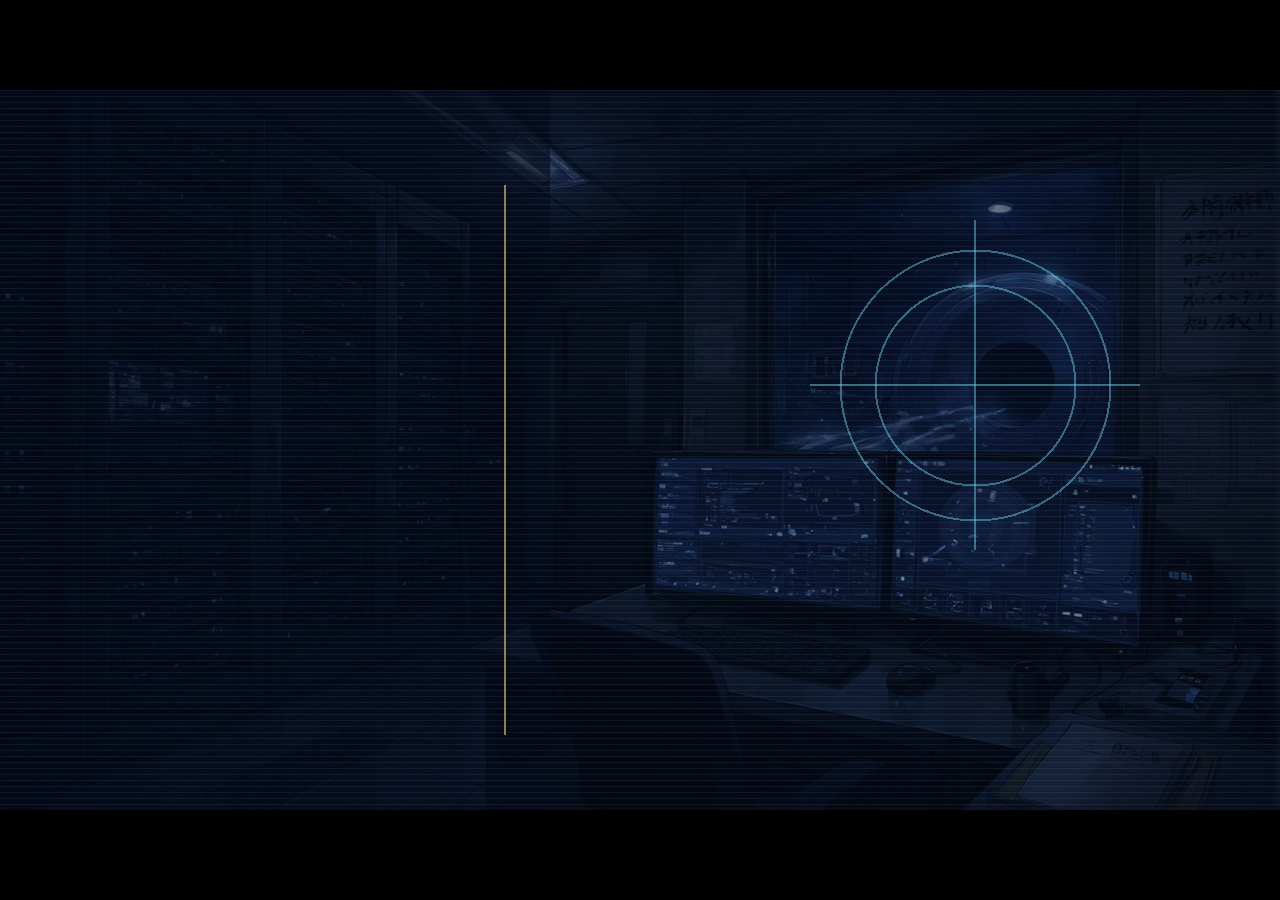
==== index.html @ 537dd83d "Initial temporary HTML build" ====
<!DOCTYPE html>
<html>
    <head>
        <title>Loading TyranoScript</title>

        <meta http-equiv="Content-Type" content="text/html; charset=utf-8" />
        <meta name="viewport" content="width=device-width,initial-scale=1,user-scalable=no" />
        <meta name="robots" content="noindex,nofollow" />

        <link href="./tyrano/tyrano.css" rel="stylesheet" />
        <link href="./tyrano/libs/jquery-ui/jquery-ui.css" rel="stylesheet" />

        <!-- jQuery -->
        <script src="./tyrano/libs/jquery-3.6.0.min.js"></script>
        <script>
            try {
                window.jQuery = window.$ = require("./tyrano/libs/jquery-3.6.0.min.js");
            } catch (e) {}
            
            try{
                
                if(window.studio_api){
                    //Win Macなど パッケージング時 
                    window.studio_api = window.studio_api;
                    window.process = window.studio_api.ipcRenderer.sendSync("getProcess");
                }else if (window.opener.window.studio_api) {
                    //プレビューのとき
                    window.studio_api = window.opener.window.studio_api;
                    window.process = window.opener.window.studio_api.ipcRenderer.sendSync("getProcess");
                }
                
            }catch(e){
            
            }

        </script>

        <!-- jQuery Plugins -->
        <script src="./tyrano/libs/jquery-migrate-1.4.1.js"></script>
        <script src="./tyrano/libs/jquery-ui/jquery-ui.min.js"></script>
        <script src="./tyrano/libs/jquery.a3d.js"></script>
        <script src="./tyrano/libs/jsrender.min.js"></script>

        <!-- 廃止予定 alertify.js -->
        <link href="./tyrano/libs/alertify/alertify.core.css" rel="stylesheet" />
        <link href="./tyrano/libs/alertify/alertify.default.css" rel="stylesheet" />
        <script src="./tyrano/libs/alertify/alertify.min.js"></script>

        <!-- remodal -->
        <link href="./tyrano/libs/remodal/remodal.css" rel="stylesheet" />
        <link href="./tyrano/libs/remodal/remodal-default-theme.css" rel="stylesheet" />
        <script src="./tyrano/libs/remodal/remodal.js"></script>

        <!-- html2canvas -->
        <script src="./tyrano/libs/html2canvas.js"></script>

        <!-- KeyConfig.js -->
        <script src="./data/system/KeyConfig.js"></script>

        <!-- tyrano -->
        <script src="./tyrano/lang.js"></script>
        <script src="./tyrano/libs.js"></script>
        <script src="./tyrano/tyrano.js"></script>
        <script src="./tyrano/tyrano.base.js"></script>
        <script src="./tyrano/plugins/kag/kag.js"></script>
        <script src="./tyrano/plugins/kag/kag.event.js"></script>
        <script src="./tyrano/plugins/kag/kag.key_mouse.js"></script>
        <script src="./tyrano/plugins/kag/kag.layer.js"></script>
        <script src="./tyrano/plugins/kag/kag.menu.js"></script>
        <script src="./tyrano/plugins/kag/kag.parser.js"></script>
        <script src="./tyrano/plugins/kag/kag.rider.js"></script>
        <script src="./tyrano/plugins/kag/kag.studio_v6.js"></script>
        <script src="./tyrano/plugins/kag/kag.tag_audio.js"></script>
        <script src="./tyrano/plugins/kag/kag.tag_camera.js"></script>
        <script src="./tyrano/plugins/kag/kag.tag_ext.js"></script>
        <script src="./tyrano/plugins/kag/kag.tag_system.js"></script>
        <script src="./tyrano/plugins/kag/kag.tag_vchat.js"></script>
        <script src="./tyrano/plugins/kag/kag.tag_ar.js"></script>
        <script src="./tyrano/plugins/kag/kag.tag_three.js"></script>
        <script src="./tyrano/plugins/kag/kag.tag.js"></script>

        <!-- Others -->
        <link href="./tyrano/libs/textillate/assets/animate.css" rel="stylesheet" />
        <script src="./tyrano/libs/textillate/assets/jquery.lettering.js"></script>
        <script src="./tyrano/libs/textillate/jquery.textillate.js"></script>
        <script src="./tyrano/libs/jquery.touchSwipe.min.js"></script>
        <script src="./tyrano/libs/howler.js"></script>
        <script src="./tyrano/libs/jsQR.js"></script>
        <script src="./tyrano/libs/anime.min.js"></script>
        <script src="./tyrano/libs/lz-string.min.js"></script>
        
    </head>

    <body onselectstart="return false" onContextmenu="return false" ontouchmove="event.preventDefault()">
        <div id="tyrano_base" class="tyrano_base" style="overflow: hidden" unselectable="on" ondragstart="return false"></div>
        <div id="vchat_base" class="vchat_base" style="overflow: hidden" unselectable="on" ondragstart="return false"></div>

        <!--  First シナリオファイルに外部ファイルを利用したい場合は、こちらにシナリオファイルのURLを指定できます-->
        <!--
        <input type="hidden" id="first_scenario_file" value="http://test.com/tyrano/data/scenario/first.ks">
        -->

        <!-- コンフィグ調整をindex.htmlでもできる -->
        <!--
        <input type="hidden" tyrano="config" key="vchat" value="true" />
        <input type="hidden" tyrano="config" key="vchatMenuVisible" value="true" />
        -->

        <!-- モーダル用 -->
        <div class="remodal-bg"></div>
        <div
            class="remodal"
            data-remodal-id="modal"
            data-remodal-options="hashTracking:false,closeOnEscape:false,closeOnOutsideClick:false"
        >
            <h1 class="remodal_title"></h1>
            <p class="remodal_txt"></p>
            <br />
            <button data-remodal-action="cancel" id="remodal-cancel" class="remodal-cancel">Cancel</button>
            <button data-remodal-action="confirm" id="remodal-confirm" class="remodal-confirm">OK</button>
        </div>
        
        
        
        
    </body>
</html>
---- tyrano/tyrano.css ----
@import url("./css/reset.css");
@import url("./css/font.css");
@import url("./css/animate.css");
@import url("./css/glink.css");

/* レイヤ
--------------------------------------*/

html {
    touch-action: none;
    user-select: none;
}

body {
    background-color: black;
    -webkit-tap-highlight-color: transparent;
    overflow: hidden;
    touch-action: manipulation;
}

.tyrano_base {
    -moz-user-select: none;
    -webkit-user-select: none;
    -khtml-user-select: none;
    user-select: none;

    -webkit-text-size-adjust: none;

    /*Mac safari でtyrano_base の overfllow:hiddenが効かない対策*/
    -webkit-transform: translateZ(0);
    -webkit-mask-image: -webkit-radial-gradient(circle, white 100%, black 100%);

    top: 0;
    left: 0;
    right: 0;
    bottom: 0;
    margin: auto;
}

.layer {
    background-size: 100% 100%;
}

/* イベントレイヤ(ここをクリックしてゲームを進める) */
.layer_event_click {
    -webkit-tap-highlight-color: rgba(0, 0, 0, 0);
    background-color: rgba(0, 0, 0, 0);
}

/* 画面パーツ
--------------------------------------*/

/* メニューを開くボタン */
.button_menu {
    position: absolute;
    z-index: 99999;
    top: 20px;
    cursor: pointer;
}

/* クリック待ちグリフ */
.img_next {
    padding-left: 3px;
}

.chara_part_container {
    /* スタックコンテキストを生成 */
    transform: translateZ(0);
}

.plus_lighter_container img {
    mix-blend-mode: plus-lighter;
}

.tyrano_chara .chara_img {
    position: absolute;
}

/* [edit]タグで出す<input>要素 */
/*
.text_box {
}
*/

/*ダイアログボックス*/
#alertify {
    z-index: 9999999;
}

/* 汎用クラス
--------------------------------------*/

/* 左右反転 */
.reflect {
    -webkit-transform: scaleX(-1);
    -moz-transform: scaleX(-1);
    -ms-transform: scaleX(-1);
    -o-transform: scaleX(-1);
    transform: scaleX(-1);
    filter: FlipH;
}

/* 透明化 */
.hidden {
    visibility: hidden !important;
    opacity: 0 !important;
}

/* 新しいスタックコンテキストを作成 */
.z-0 {
    -webkit-transform: translateZ(0);
    transform: translateZ(0);
}

/* [filter] で付与, [free_filter] で除去 */
/*
.tyrano_filter_effect {
    -webkit-transform: translateZ(0);
    transform: translateZ(0);
}
*/

/* 縦書き
--------------------------------------*/

.vertical_text {
    font-family: "@ＭＳ 明朝";
    writing-mode: tb-rl;
    writing-mode: vertical-rl;
    -webkit-writing-mode: vertical-rl;
    float: right;
    height: 100%;
}

/* メニュー
--------------------------------------*/

.layer_menu {
    display: none;
    font-size: 1.3em;
    font-weight: bold;
    position: absolute;
    width: 100%;
    height: 100%;
}

.menu_item {
    position: relative;
    margin-top: 2%;
    text-align: center;
}

.menu_item img {
    cursor: pointer;
}

/* スクロールボタン */
.button_smart {
    cursor: pointer;
    position: absolute;
}

/* ラベル */
.img_label {
    position: absolute;
    left: 0px;
    top: 0px;
}

/* 背景 */
.img_bg_base {
    z-index: -1;
    left: 0;
    top: 0;
    width: 100%;
    height: 100%;
    position: absolute;
}

/* バックログ画面
--------------------------------------*/

.log_body {
    width: 1000px;
    height: 450px;
    margin: 50px 0 0 0;
    padding: 20px;
    border: 1px solid #798993;
    border-radius: 0;
    color: #798993;
    background: rgba(251, 250, 249, 0.5);
    font-weight: normal;
    text-align: left;
    line-height: 1.6em;
    overflow-y: scroll;
    -webkit-overflow-scrolling: touch;
    -webkit-transform: translateZ(0);
    transform: translateZ(0);
}

/* スクロールバー */
.log_body::-webkit-scrollbar {
    width: 12px;
}

.log_body::-webkit-scrollbar-thumb {
    border-radius: 0;
    background: #0f60ea;
}

.log_body::-webkit-scrollbar-track {
    background: none;
}

.display_menu .button:first-child {
    margin-top: 0;
}

.display_menu {
    overflow: visible;
    padding: 0;
    z-index: 10000;
    width: 100%;
    height: 100%;
    position: absolute;
    display: block;
}

/* セーブ・ロード画面
--------------------------------------*/

/* セーブデータリスト全体 */
.area_save_list {
    display: block;
    width: 1100px;
    height: 520px;
    margin: 30px 0 0 0;
    overflow-y: scroll;
    -webkit-overflow-scrolling: touch;
    -webkit-transform: translateZ(0);
    transform: translateZ(0);
}

/* スクロールバー */
.area_save_list::-webkit-scrollbar {
    width: 12px;
}

.area_save_list::-webkit-scrollbar-thumb {
    border-radius: 0;
    background: #0f60ea;
}

.area_save_list::-webkit-scrollbar-track {
    border-radius: 0;
    background: rgba(255, 255, 255, 0.5);
}

/* セーブデータリスト全体 */
.save_list {
    display: table;
    table-layout: fixed;
    width: 1010px;
    height: 120px;
    margin: 0;
    padding: 0;
    font-size: 18px;
    font-weight: normal;
    border: none;
    border-collapse: separate;
    border-spacing: 0 10px;
    box-sizing: border-box;
}

/* セーブデータ */
.save_list_item {
    display: table-row;
    width: 1000px;
    height: 120px;
    margin: 0;
    padding: 0;
    border: none;
    cursor: pointer;
}

.save_list_item:hover {
    background-color: rgba(153, 219, 255, 0.5);
}

/* セーブデータのサムネイル */
.save_list_item_thumb {
    display: table-cell;
    width: 190px;
    height: 120px;
    margin: 0;
    padding: 0;
    background-color: rgba(255, 255, 255, 0.3);
    background-image: url("images/system/saveslot.png");
    background-repeat: repeat-y;
    background-position: left top;
    box-sizing: border-box;
}

/* セーブデータのサムネイル画像 */
.save_list_item_thumb img {
    width: 160px;
    height: 90px;
    margin: 15px 3px 0 0;
    padding: 0;
    border-radius: 0;
}

/* セーブデータのテキスト */
.save_list_item_area {
    display: table-cell;
    width: 810px;
    height: 120px;
    padding: 15px 10px 0 0;
    border: none;
    border-radius: 0;
    background-color: rgba(255, 255, 255, 0.3);
    background-image: url("images/system/saveslot.png");
    background-repeat: repeat-y;
    background-position: right top;
    text-align: left;
    vertical-align: top;
    box-sizing: border-box;
}

/* セーブデータの日付 */
.save_list_item_date {
    display: block;
    margin: 0;
    padding: 0 0 0 20px;
    line-height: 1;
    color: #02abe6;
    font-weight: bold;
    box-sizing: border-box;
}

/* セーブデータのテキスト */
.save_list_item_text {
    display: block;
    height: 70px;
    margin: 0;
    padding: 5px 0 0 20px;
    line-height: 1.3;
    color: #666;
    overflow: hidden;
    box-sizing: border-box;
}

/* VChat
--------------------------------------*/

/* 全体のスタイル */
.vchat {
    margin-top: 25px;
}

/* 名前欄 */
.vchat-name {
    margin-top: 20px;
    font-family: Quicksand, 游ゴシック体, "Yu Gothic", YuGothic, "ヒラギノ角ゴシック Pro", "Hiragino Kaku Gothic Pro", メイリオ, Meiryo,
        Osaka, "ＭＳ Ｐゴシック", "MS PGothic", sans-serif;
}

/* 吹き出し */
.vchat_base {
    width: 100%;
    height: 100px;
    background-color: red;
    position: relative;
    display: none;
    overflow: scroll;
}

/* 吹き出しテキスト */
.vchat-text {
    -webkit-text-size-adjust: none;
    position: relative;
    margin-left: 10px;
    padding: 10px;
    border-radius: 10px;
    margin-right: 12%;
    box-shadow: 0px 3px 3px -3px rgba(0, 0, 0, 0.6);
    -webkit-box-shadow: 0px 3px 3px -3px rgba(0, 0, 0, 0.6);
    -moz-box-shadow: 0px 3px 3px -3px rgba(0, 0, 0, 0.6);
    font-size: "xx-large";

    word-break: keep-all;
    line-break: strict;
    word-wrap: break-word;
    overflow-wrap: break-word;
    -webkit-touch-callout: none;
    -webkit-user-select: none;
    user-select: none;
    font-family: Quicksand, 游ゴシック体, "Yu Gothic", YuGothic, "ヒラギノ角ゴシック Pro", "Hiragino Kaku Gothic Pro", メイリオ, Meiryo,
        Osaka, "ＭＳ Ｐゴシック", "MS PGothic", sans-serif;
    /*float: left;*/
}

.ribbon20-wrapper {
    display: block;
    position: relative;
    margin: 0 auto;
    padding: 20px 0;
    width: 300px;
    background: #f1f1f1;
}

.ribbon20 {
    display: inline-block;
    position: absolute;
    left: 0;
    top: 5px;
    box-sizing: border-box;
    padding: 0 12px;
    margin: 0;
    height: 24px;
    line-height: 24px;
    font-size: 14px;
    letter-spacing: 0.1em;
    color: white;
    background: #70c7ff;
    box-shadow: 0 2px 2px rgba(0, 0, 0, 0.12);
}

.ribbon20:before {
    position: absolute;
    content: "";
    top: 0;
    left: -7px;
    border: none;
    height: 24px;
    width: 7px;
    background: inherit;
    border-radius: 5px 0 0 5px;
}

/* 回り込み解除 */
.vchat:after,
.vchat:before {
    clear: both;
    content: "";
    display: block;
}

/* カギカッコフロート
--------------------------------------*/

.message_inner > p > span {
    position: relative;
}

/* text-stroke による縁取り
--------------------------------------*/

/* ★縁取りテキスト1文字を構成する要素ツリー
/* span.char.text-stroke
/*   span.dummy あ  … ダミー。透明。absolute。レンダリング領域を広げる役割。
/*   span.stroke あ … 縁取り。absolute。複数個でありうる。
/*   span.text あ   … テキスト本体。absolute。
/*   span.dummy あ  … ダミー。透明。relative。縁取りとテキスト本体が absolute なせいで widht, height を構成しないので
/*                    かわりにこれで width, height を構成する。*/
p .char.text-stroke {
    opacity: 1;
    display: inline-block;
    position: relative;
    z-index: auto;
    /* z-index に auto でも 0 でもない値がセットされている場合は
    /* 新しいスタックコンテキストが作成されるため、重なり順の違いが出る仕様がある
    /* ここに z-index: 10; を指定すると縁取り部分がひとつ前の文字にかぶさるようになる
    /* http://honttoni.blog74.fc2.com/blog-entry-340.html */
    /*
    z-index: 10;
    /**/
}

p .char.text-stroke.visible .entity {
    opacity: 1;
}

p .char.text-stroke span {
    margin: 0;
    padding: 0;
    position: absolute;
    display: inline-block;
    opacity: 0;
}

p .char.text-stroke .stroke {
    z-index: 100;
    transform: translateZ(0);
}

p .char.text-stroke .fill {
    z-index: 1000;
    transform: translateZ(0);
    height: 100%;
}

/* text-shadow による個別縁取り
--------------------------------------*/

/* ★縁取りテキスト1文字を構成する要素ツリー
/* span.char.text-shadow
/*   span.stroke あ … 縁取り。absolute。複数個でありうる。
/*   span.text あ   … テキスト本体。absolute。
/*   span.dummy あ  … ダミー。透明。relative。縁取りとテキスト本体が absolute なせいで widht, height を構成しないので
/*                    かわりにこれで width, height を構成する。*/
p .char.text-shadow {
    opacity: 1;
    display: inline-block;
    position: relative;
    z-index: auto;
}

p .char.text-shadow.visible .entity {
    opacity: 1;
}

p .char.text-shadow span {
    margin: 0;
    padding: 0;
    position: absolute;
    display: inline-block;
    opacity: 0;
}

p .char.text-shadow .stroke {
    z-index: auto;
    transform: translateZ(0);
}

p .char.text-shadow .fill {
    z-index: 1000;
    transform: translateZ(0);
    height: 100%;
}

/* クリック待ちグリフのカスタマイズ
--------------------------------------*/

div.img_next {
    padding: 0;
    margin-left: 3px;
    display: inline-block;
    vertical-align: baseline;
}

/*------ 図形 ------*/

/* 三角 */
.img_next_v_triangle {
    width: 20px;
    height: 20px;
    display: inline-block;
    background: white;
    clip-path: polygon(0 20%, 100% 20%, 50% 100%);
}
.img_next_triangle {
    width: 20px;
    height: 20px;
    display: inline-block;
    background: white;
    clip-path: polygon(50% 20%, 100% 100%, 0% 100%);
}

/* 丸 */
.img_next_circle {
    width: 15px;
    height: 15px;
    border-radius: 50%;
    display: inline-block;
    background: white;
    background: rgb(206, 231, 245);
}

/* 四角 */
.img_next_rectangle {
    width: 20px;
    height: 20px;
    display: inline-block;
    background: white;
}

/* ひし型 */
.img_next_diamond {
    width: 20px;
    height: 20px;
    display: inline-block;
    background: white;
    clip-path: polygon(50% 0%, 100% 50%, 50% 100%, 0% 50%);
}

/* 星 */
.img_next_star {
    width: 20px;
    height: 20px;
    display: inline-block;
    background: white;
    clip-path: polygon(50% 5%, 61% 40%, 98% 40%, 68% 62%, 79% 96%, 50% 75%, 21% 96%, 32% 62%, 2% 40%, 39% 40%);
}

/*------ アニメーション設定 ------*/

/* 瞬間的な点滅 */
.img_next_flash_momentary {
    animation-name: img_next_flash_momentary;
    animation-delay: 1000ms;
    animation-duration: 1800ms;
    animation-iteration-count: infinite;
    animation-timing-function: steps(1);
    opacity: 0;
}

@keyframes img_next_flash_momentary {
    from {
        opacity: 1;
    }
    50% {
        opacity: 0;
    }
}

/* 滑らかな点滅 */
.img_next_flash {
    animation-name: img_next_flash;
    animation-duration: 1800ms;
    animation-iteration-count: infinite;
    animation-timing-function: linear;
    opacity: 0;
}

@keyframes img_next_flash {
    from {
        opacity: 0;
    }
    50% {
        opacity: 1;
    }
    to {
        opacity: 0;
    }
}

/* 回転 */
.img_next_rotate_bounce {
    animation-name: img_next_rotate_bounce;
    animation-duration: 3200ms;
    animation-iteration-count: infinite;
    animation-timing-function: linear;
}

@keyframes img_next_rotate_bounce {
    from {
        transform: translateY(0px) rotateZ(0deg) scale(1);
    }
    12.5% {
        transform: translateY(-4px) rotateZ(45deg) scale(0.8);
    }
    25% {
        transform: translateY(0px) rotateZ(90deg) scale(1);
    }
    37.5% {
        transform: translateY(-4px) rotateZ(135deg) scale(0.8);
    }
    50% {
        transform: translateY(0px) rotateZ(180deg) scale(1);
    }
    62.5% {
        transform: translateY(-4px) rotateZ(225deg) scale(0.8);
    }
    75% {
        transform: translateY(0px) rotateZ(270deg) scale(1);
    }
    87.5% {
        transform: translateY(-4px) rotateZ(315deg) scale(0.8);
    }
    to {
        transform: translateY(0px) rotateZ(360deg) scale(1);
    }
}

/* Y軸を中心にスピン */
.img_next_spin_y {
    animation-name: img_next_spin_y;
    animation-duration: 3200ms;
    animation-iteration-count: infinite;
    animation-timing-function: linear;
}

@keyframes img_next_spin_y {
    from {
        transform: rotateY(0deg);
    }
    50% {
        transform: rotateY(180deg);
    }
    to {
        transform: rotateY(360deg);
    }
}

/* Y軸を中心にスピン */
.img_next_spin_x {
    animation-name: img_next_spin_x;
    animation-duration: 3200ms;
    animation-iteration-count: infinite;
    animation-timing-function: linear;
}

@keyframes img_next_spin_x {
    from {
        transform: rotateX(0deg);
    }
    50% {
        transform: rotateX(180deg);
    }
    to {
        transform: rotateX(360deg);
    }
}

/* Z軸を中心にスピン */
.img_next_spin_z {
    animation-name: img_next_spin_z;
    animation-duration: 3200ms;
    animation-iteration-count: infinite;
    animation-timing-function: linear;
}

@keyframes img_next_spin_z {
    from {
        transform: rotateZ(0deg);
    }
    50% {
        transform: rotateZ(180deg);
    }
    to {
        transform: rotateZ(360deg);
    }
}

/* シンプルなバウンド */
.img_next_bounce {
    animation-name: img_next_bounce;
    animation-duration: 500ms;
    animation-iteration-count: infinite;
    animation-timing-function: cubic-bezier(0, 0, 0.4, 1);
    animation-direction: alternate;
}

@keyframes img_next_bounce {
    from {
        transform: translateY(0px);
    }
    100% {
        transform: translateY(-12px);
    }
}

/* たわむバウンド */
.img_next_soft_bounce {
    animation-name: img_next_soft_bounce;
    animation-duration: 500ms;
    animation-iteration-count: infinite;
    animation-timing-function: cubic-bezier(0, 0, 0.4, 1);
    animation-direction: alternate;
}

@keyframes img_next_soft_bounce {
    from {
        transform: translateY(0px) scaleY(0.8) scaleX(1.2);
    }
    25% {
        transform: translateY(-2px) scaleY(1) scaleX(1);
    }
    100% {
        transform: translateY(-12px);
    }
}

/* 拡縮 */
.img_next_zoom {
    animation-name: img_next_zoom;
    animation-duration: 500ms;
    animation-iteration-count: infinite;
    animation-timing-function: linear;
    animation-direction: alternate;
}

@keyframes img_next_zoom {
    from {
        transform: scale(1);
    }
    100% {
        transform: scale(1.2);
    }
}

/* クリックエフェクト
--------------------------------------*/

.tyrano_click_effect {
    display: none;
    position: absolute;
    left: 0;
    top: 0;
    width: 100px;
    height: 100px;
    border-radius: 50%;
    background-color: white;
    animation-name: tyrano_click_effect;
    animation-duration: 300ms;
    animation-iteration-count: 1;
    animation-timing-function: linear;
    animation-fill-mode: forwards;
    transform-origin: center center;
    transform: translate(-50%, -50%) scale(1);
    pointer-events: none;
    mix-blend-mode: overlay;
}

@keyframes tyrano_click_effect {
    from {
        transform: translate(-50%, -50%) scale(1);
    }
    100% {
        transform: translate(-50%, -50%) scale(1.2);
        opacity: 0;
    }
}

/* フォーカス
--------------------------------------*/

/* デフォルトのフォーカススタイルはオフにしておく
 * (ただのマウスダウンでフォーカスが一瞬当たったケースでアウトラインが出ないように) */
[data-event-tag="button"]:focus,
[data-event-tag="link"]:focus,
[data-event-tag="glink"]:focus {
    outline: none;
}

/* キーボードによってフォーカスが当たったとき */
:focus.focus {
    outline-offset: 0px;
    outline-style: none;
    outline-width: 0px;
    outline-color: transparent;
}

/* 仮想マウスカーソル
--------------------------------------*/

/* 仮想マウスカーソル */
#vmouse {
    margin-left: 0px;
    margin-top: 0px;
    transform-origin: left top;
    position: fixed;
    display: block;
    left: 0;
    top: 0;
    z-index: 9999999999;
    pointer-events: none;
    background-repeat: no-repeat;
    background-position: left top;
    transition: transform 50ms linear, opacity 100ms linear;
    opacity: 0;
    user-select: none;
}

/* 仮想マウスカーソルが表示されているとき
 * 本当のマウスカーソルは非表示にする */
html.vmouse-displayed,
html.vmouse-displayed * {
    cursor: none !important;
}

/* remodal のカスタマイズ
--------------------------------------*/

/* ボタン */
#remodal-confirm,
#remodal-cancel {
    cursor: pointer;
    -moz-user-select: none;
    user-select: none;
    -webkit-user-drag: none;
    margin: 0 2px;
}

/* ボタン(画像) */
img#remodal-confirm,
img#remodal-cancel {
    display: inline-block;
}

/* メッセージボックス */
/*
[data-remodal-id="modal"] {
}
*/

/* 背景となるアウター要素 */
.remodal-wrapper .remodal-base,
.remodal-wrapper .remodal-base .remodal-image,
.remodal-wrapper .remodal-boxbase {
    display: block;
    position: fixed;
    top: 0;
    left: 0;
    width: 100%;
    height: 100%;
    z-index: -1;
    background-image: none;
    background-color: transparent;
    background-repeat: no-repeat;
    background-size: auto;
    background-position: center;
    opacity: 1;
    pointer-events: none;
}

/* メッセージボックスのテキスト */
.remodal-wrapper .remodal_title,
.remodal-wrapper .remodal_txt {
    pointer-events: auto;
    user-select: auto;
    cursor: auto;
}

/*-- キーフレアニメ --*/
.remodal-is-opening .remodal-base,
.remodal-is-closing .remodal-base {
    -webkit-animation-duration: 0.3s;
    animation-duration: 0.3s;
    -webkit-animation-fill-mode: forwards;
    animation-fill-mode: forwards;
}

.remodal-is-opening .remodal-base {
    -webkit-animation-name: remodal-overlay-opening-keyframes;
    animation-name: remodal-overlay-opening-keyframes;
}

.remodal-is-closing .remodal-base {
    -webkit-animation-name: remodal-overlay-closing-keyframes;
    animation-name: remodal-overlay-closing-keyframes;
}

/* スキップ開始時・終了時などに画面中央に出すエフェクト
--------------------------------------*/

.mode_effect {
    position: absolute;
    top: 0;
    left: 0;
    right: 0;
    bottom: 0;
    margin: auto;
    display: block;
    pointer-events: none;
    justify-content: center;
    align-items: center;
    display: flex;
    transform-origin: center center;
    animation: mode_effect 800ms linear forwards;
    z-index: 9999999999;
}

.mode_effect_default {
    background: rgba(0, 0, 0, 1);
    border-radius: 50%;
    font-size: 10px;
    width: 15em;
    height: 15em;
}

.mode_effect_default.stop > div:first-child,
.mode_effect_default.stop > div:last-child,
.mode_effect_default.auto > div:last-child,
.mode_effect_default.skip > div:first-child,
.mode_effect_default.skip > div:last-child {
    content: "";
    position: absolute;
    top: 0;
    left: 0;
    right: 0;
    bottom: 0;
    margin: auto;
    display: block;
    pointer-events: none;
    background: transparent;
    width: 7em;
    height: 7em;
    box-sizing: border-box;
    border-bottom: 3.5em solid transparent;
    border-left: 3.5em solid white;
    border-right: 3.5em solid transparent;
    border-top: 3.5em solid transparent;
}

.mode_effect_default.skip > div:first-child,
.mode_effect_default.skip > div:last-child {
    transform: translateX(0.6em);
}

.mode_effect_default.skip > div:last-child {
    left: 7em;
}

.mode_effect_default.auto > div:first-child {
    display: none;
}
.mode_effect_default.auto > div:last-child {
    border-bottom: 3.5em solid transparent;
    border-left: 5.7em solid white;
    border-right: 5.7em solid transparent;
    border-top: 3.5em solid transparent;
    left: 5.4em;
}

.mode_effect_default.stop > div:first-child,
.mode_effect_default.stop > div:last-child {
    position: relative;
    left: 0;
    border: none;
    width: 40%;
    height: 40%;
    border-right: 1.8em solid white;
}

.mode_effect_default.stop > div:last-child {
    border-right: none;
    border-left: 1.8em solid white;
}

@keyframes mode_effect {
    from {
        transform: scale(1);
        opacity: 0.4;
    }
    to {
        transform: scale(1.2);
        opacity: 0;
    }
}

/* ローディングの通知を画面端に出す
--------------------------------------*/

.tyrano-loading {
    position: absolute;
    left: 0;
    top: 0;
    display: inline-flex;
    box-sizing: border-box;
    font-size: 25px;
    align-items: center;
    margin: 0.7em;
    pointer-events: none;
    font-weight: bold;
    z-index: 9999999999;
    filter: drop-shadow(0 0 0.2em black);
}

.tyrano-loading .icon {
    box-sizing: border-box;
    width: 1.5em;
    height: 1.5em;
    border-radius: 100%;
    border: 0.2em solid rgba(255, 255, 255, 0.2);
    border-top-color: #fff;
    animation: tyrano-loading-spin 1s infinite linear;
}

.tyrano-loading .message {
    margin-left: 0.7em;
    color: white;
    line-height: 100%;
}

.tyrano-loading .message::after {
    content: " ";
    animation: dot-animation 2s steps(4) infinite;
    animation-duration: inherit;
    position: absolute;
}

@keyframes dot-animation {
    0% {
        content: "";
    }
    25% {
        content: ".";
    }
    50% {
        content: "..";
    }
    75% {
        content: "...";
    }
}

@keyframes tyrano-loading-spin {
    100% {
        transform: rotate(360deg);
    }
}


#three-cursor{
    
    position: fixed;

    /*丸の大きさと色の指定*/
    background: #fff;
    border-radius:10px;
    width: 20px;
    height: 20px;
    margin: -10px 0 0 -10px;/*真ん中にくるようにマイナスマージンで調整*/

    z-index: 2;/*一番手前に来るように*/
    pointer-events: none;/*クリックできなくなるのを防ぐため。noneで対応*/
    opacity: 1;
}
---- tyrano/libs/alertify/alertify.core.css ----
.alertify,
.alertify-show,
.alertify-log {
	-webkit-transition: all 500ms cubic-bezier(0.175, 0.885, 0.320, 1.275);
	   -moz-transition: all 500ms cubic-bezier(0.175, 0.885, 0.320, 1.275);
	    -ms-transition: all 500ms cubic-bezier(0.175, 0.885, 0.320, 1.275);
	     -o-transition: all 500ms cubic-bezier(0.175, 0.885, 0.320, 1.275);
	        transition: all 500ms cubic-bezier(0.175, 0.885, 0.320, 1.275); /* easeOutBack */
}
.alertify-hide {
	-webkit-transition: all 250ms cubic-bezier(0.600, -0.280, 0.735, 0.045);
	   -moz-transition: all 250ms cubic-bezier(0.600, -0.280, 0.735, 0.045);
	    -ms-transition: all 250ms cubic-bezier(0.600, -0.280, 0.735, 0.045);
	     -o-transition: all 250ms cubic-bezier(0.600, -0.280, 0.735, 0.045);
	        transition: all 250ms cubic-bezier(0.600, -0.280, 0.735, 0.045); /* easeInBack */
}
.alertify-log-hide {
	-webkit-transition: all 500ms cubic-bezier(0.600, -0.280, 0.735, 0.045);
	   -moz-transition: all 500ms cubic-bezier(0.600, -0.280, 0.735, 0.045);
	    -ms-transition: all 500ms cubic-bezier(0.600, -0.280, 0.735, 0.045);
	     -o-transition: all 500ms cubic-bezier(0.600, -0.280, 0.735, 0.045);
	        transition: all 500ms cubic-bezier(0.600, -0.280, 0.735, 0.045); /* easeInBack */
}
.alertify-cover {
	position: fixed; z-index: 99999;
	top: 0; right: 0; bottom: 0; left: 0;
	background-color:white;
	filter:alpha(opacity=0);
	opacity:0;
}
	.alertify-cover-hidden {
		display: none;
	}
.alertify {
	position: fixed; z-index: 99999;
	top: 50px; left: 50%;
	width: 550px;
	margin-left: -275px;
	opacity: 1;
}
	.alertify-hidden {
		-webkit-transform: translate(0,-150px);
		   -moz-transform: translate(0,-150px);
		    -ms-transform: translate(0,-150px);
		     -o-transform: translate(0,-150px);
		        transform: translate(0,-150px);
		opacity: 0;
		display: none;
	}
	/* overwrite display: none; for everything except IE6-8 */
	:root *> .alertify-hidden {
		display: block;
		visibility: hidden;
	}
.alertify-logs {
	position: fixed;
	z-index: 5000;
	bottom: 10px;
	right: 10px;
	width: 300px;
}
.alertify-logs-hidden {
	display: none;
}
	.alertify-log {
		display: block;
		margin-top: 10px;
		position: relative;
		right: -300px;
		opacity: 0;
	}
	.alertify-log-show {
		right: 0;
		opacity: 1;
	}
	.alertify-log-hide {
		-webkit-transform: translate(300px, 0);
		   -moz-transform: translate(300px, 0);
		    -ms-transform: translate(300px, 0);
		     -o-transform: translate(300px, 0);
		        transform: translate(300px, 0);
		opacity: 0;
	}
	.alertify-dialog {
		padding: 25px;
	}
		.alertify-resetFocus {
			border: 0;
			clip: rect(0 0 0 0);
			height: 1px;
			margin: -1px;
			overflow: hidden;
			padding: 0;
			position: absolute;
			width: 1px;
		}
		.alertify-inner {
			text-align: center;
		}
		.alertify-text {
			margin-bottom: 15px;
			width: 100%;
			-webkit-box-sizing: border-box;
			   -moz-box-sizing: border-box;
			        box-sizing: border-box;
			font-size: 100%;
		}
		.alertify-buttons {
		}
			.alertify-button,
			.alertify-button:hover,
			.alertify-button:active,
			.alertify-button:visited {
				background: none;
				text-decoration: none;
				border: none;
				/* line-height and font-size for input button */
				line-height: 1.5;
				font-size: 100%;
				display: inline-block;
				cursor: pointer;
				margin-left: 5px;
			}

@media only screen and (max-width: 680px) {
	.alertify,
	.alertify-logs {
		width: 90%;
		-webkit-box-sizing: border-box;
		   -moz-box-sizing: border-box;
		        box-sizing: border-box;
	}
	.alertify {
		left: 5%;
		margin: 0;
	}
}
---- tyrano/libs/alertify/alertify.default.css ----
/**
 * Default Look and Feel
 */
.alertify,
.alertify-log {
	font-family: sans-serif;
}
.alertify {
	background: #FFF;
	border: 10px solid #333; /* browsers that don't support rgba */
	border: 10px solid rgba(0,0,0,.7);
	border-radius: 8px;
	box-shadow: 0 3px 3px rgba(0,0,0,.3);
	-webkit-background-clip: padding;     /* Safari 4? Chrome 6? */
	   -moz-background-clip: padding;     /* Firefox 3.6 */
	        background-clip: padding-box; /* Firefox 4, Safari 5, Opera 10, IE 9 */
}
	.alertify-text {
		border: 1px solid #CCC;
		padding: 10px;
		border-radius: 4px;
	}
	.alertify-button {
		border-radius: 4px;
		color: #FFF;
		font-weight: bold;
		padding: 6px 15px;
		text-decoration: none;
		text-shadow: 1px 1px 0 rgba(0,0,0,.5);
		box-shadow: inset 0 1px 0 0 rgba(255,255,255,.5);
		background-image: -webkit-linear-gradient(top, rgba(255,255,255,.3), rgba(255,255,255,0));
		background-image:    -moz-linear-gradient(top, rgba(255,255,255,.3), rgba(255,255,255,0));
		background-image:     -ms-linear-gradient(top, rgba(255,255,255,.3), rgba(255,255,255,0));
		background-image:      -o-linear-gradient(top, rgba(255,255,255,.3), rgba(255,255,255,0));
		background-image:         linear-gradient(top, rgba(255,255,255,.3), rgba(255,255,255,0));
	}
	.alertify-button:hover,
	.alertify-button:focus {
		outline: none;
		background-image: -webkit-linear-gradient(top, rgba(0,0,0,.1), rgba(0,0,0,0));
		background-image:    -moz-linear-gradient(top, rgba(0,0,0,.1), rgba(0,0,0,0));
		background-image:     -ms-linear-gradient(top, rgba(0,0,0,.1), rgba(0,0,0,0));
		background-image:      -o-linear-gradient(top, rgba(0,0,0,.1), rgba(0,0,0,0));
		background-image:         linear-gradient(top, rgba(0,0,0,.1), rgba(0,0,0,0));
	}
	.alertify-button:focus {
		box-shadow: 0 0 15px #2B72D5;
	}
	.alertify-button:active {
		position: relative;
		box-shadow: inset 0 2px 4px rgba(0,0,0,.15), 0 1px 2px rgba(0,0,0,.05);
	}
		.alertify-button-cancel,
		.alertify-button-cancel:hover,
		.alertify-button-cancel:focus {
			background-color: #FE1A00;
			border: 1px solid #D83526;
		}
		.alertify-button-ok,
		.alertify-button-ok:hover,
		.alertify-button-ok:focus {
			background-color: #5CB811;
			border: 1px solid #3B7808;
		}

.alertify-log {
	background: #1F1F1F;
	background: rgba(0,0,0,.9);
	padding: 15px;
	border-radius: 4px;
	color: #FFF;
	text-shadow: -1px -1px 0 rgba(0,0,0,.5);
}
	.alertify-log-error {
		background: #FE1A00;
		background: rgba(254,26,0,.9);
	}
	.alertify-log-success {
		background: #5CB811;
		background: rgba(92,184,17,.9);
	}
---- tyrano/libs/remodal/remodal.css ----
/*
 *  Remodal - v1.1.1
 *  Responsive, lightweight, fast, synchronized with CSS animations, fully customizable modal window plugin with declarative configuration and hash tracking.
 *  http://vodkabears.github.io/remodal/
 *
 *  Made by Ilya Makarov
 *  Under MIT License
 */

/* ==========================================================================
   Remodal's necessary styles
   ========================================================================== */

/* Hide scroll bar */

html.remodal-is-locked {

/* overflow: hidden; */

  -ms-touch-action: none;
  touch-action: none;
}

/* Anti FOUC */

.remodal,
[data-remodal-id] {
  display: none;
}

/* Necessary styles of the overlay */

.remodal-overlay {
  position: fixed;
  z-index: 9999999;
  top: -5000px;
  right: -5000px;
  bottom: -5000px;
  left: -5000px;

  display: none;
}

/* Necessary styles of the wrapper */

.remodal-wrapper {
  position: fixed;
  z-index: 100000000;
  top: 0;
  right: 0;
  bottom: 0;
  left: 0;

  display: none;
  overflow: auto;

  text-align: center;

  -webkit-overflow-scrolling: touch;
}

.remodal-wrapper:after {
  display: inline-block;

  height: 100%;
  margin-left: -0.05em;

  content: "";
}

/* Fix iPad, iPhone glitches */

.remodal-overlay,
.remodal-wrapper {
  -webkit-backface-visibility: hidden;
  backface-visibility: hidden;
}

/* Necessary styles of the modal dialog */

.remodal {
  position: relative;

  outline: none;

  -webkit-text-size-adjust: 100%;
  -ms-text-size-adjust: 100%;
  text-size-adjust: 100%;
}

.remodal-is-initialized {
  /* Disable Anti-FOUC */
  display: inline-block;
}
---- tyrano/libs/remodal/remodal-default-theme.css ----
/*
 *  Remodal - v1.1.1
 *  Responsive, lightweight, fast, synchronized with CSS animations, fully customizable modal window plugin with declarative configuration and hash tracking.
 *  http://vodkabears.github.io/remodal/
 *
 *  Made by Ilya Makarov
 *  Under MIT License
 */

/* ==========================================================================
   Remodal's default mobile first theme
   ========================================================================== */

/* Default theme styles for the background */

.remodal-bg.remodal-is-opening,
.remodal-bg.remodal-is-opened {
  -webkit-filter: blur(3px);
  filter: blur(3px);
}

/* Default theme styles of the overlay */

.remodal-overlay {
  background: rgba(43, 46, 56, 0.9);
}

.remodal-overlay.remodal-is-opening,
.remodal-overlay.remodal-is-closing {
  -webkit-animation-duration: 0.3s;
  animation-duration: 0.3s;
  -webkit-animation-fill-mode: forwards;
  animation-fill-mode: forwards;
}

.remodal-overlay.remodal-is-opening {
  -webkit-animation-name: remodal-overlay-opening-keyframes;
  animation-name: remodal-overlay-opening-keyframes;
}

.remodal-overlay.remodal-is-closing {
  -webkit-animation-name: remodal-overlay-closing-keyframes;
  animation-name: remodal-overlay-closing-keyframes;
}

/* Default theme styles of the wrapper */

.remodal-wrapper {
  padding: 10px 10px 0;
}

/* Default theme styles of the modal dialog */

.remodal {
  box-sizing: border-box;
  width: 100%;
  margin-bottom: 10px;
  padding: 35px;

  -webkit-transform: translate3d(0, 0, 0);
  transform: translate3d(0, 0, 0);

  color: #2b2e38;
  background: #fff;
}

.remodal.remodal-is-opening,
.remodal.remodal-is-closing {
  -webkit-animation-duration: 0.3s;
  animation-duration: 0.3s;
  -webkit-animation-fill-mode: forwards;
  animation-fill-mode: forwards;
}

.remodal.remodal-is-opening {
  -webkit-animation-name: remodal-opening-keyframes;
  animation-name: remodal-opening-keyframes;
}

.remodal.remodal-is-closing {
  -webkit-animation-name: remodal-closing-keyframes;
  animation-name: remodal-closing-keyframes;
}

/* Vertical align of the modal dialog */

.remodal,
.remodal-wrapper:after {
  vertical-align: middle;
}

/* Close button */

.remodal-close {
  position: absolute;
  top: 0;
  left: 0;

  display: block;
  overflow: visible;

  width: 35px;
  height: 35px;
  margin: 0;
  padding: 0;

  cursor: pointer;
  -webkit-transition: color 0.2s;
  transition: color 0.2s;
  text-decoration: none;

  color: #95979c;
  border: 0;
  outline: 0;
  background: transparent;
}

.remodal-close:hover,
.remodal-close:focus {
  color: #2b2e38;
}

.remodal-close:before {
  font-family: Arial, "Helvetica CY", "Nimbus Sans L", sans-serif !important;
  font-size: 25px;
  line-height: 35px;

  position: absolute;
  top: 0;
  left: 0;

  display: block;

  width: 35px;

  content: "\00d7";
  text-align: center;
}

/* Dialog buttons */

.remodal-confirm,
.remodal-cancel {
  font: inherit;

  display: inline-block;
  overflow: visible;

  min-width: 110px;
  margin: 0;
  padding: 12px 0;

  cursor: pointer;
  -webkit-transition: background 0.2s;
  transition: background 0.2s;
  text-align: center;
  vertical-align: middle;
  text-decoration: none;

  border: 0;
  outline: 0;
}

.remodal-confirm {
  color: #fff;
  background: #81c784;
}

.remodal-confirm:hover,
.remodal-confirm:focus {
  background: #66bb6a;
}

.remodal-cancel {
  color: #fff;
  background: #e57373;
}

.remodal-cancel:hover,
.remodal-cancel:focus {
  background: #ef5350;
}

/* Remove inner padding and border in Firefox 4+ for the button tag. */

.remodal-confirm::-moz-focus-inner,
.remodal-cancel::-moz-focus-inner,
.remodal-close::-moz-focus-inner {
  padding: 0;

  border: 0;
}

/* Keyframes
   ========================================================================== */

@-webkit-keyframes remodal-opening-keyframes {
  from {
    -webkit-transform: scale(1.05);
    transform: scale(1.05);

    opacity: 0;
  }
  to {
    -webkit-transform: none;
    transform: none;

    opacity: 1;

    -webkit-filter: blur(0);
    filter: blur(0);
  }
}

@keyframes remodal-opening-keyframes {
  from {
    -webkit-transform: scale(1.05);
    transform: scale(1.05);

    opacity: 0;
  }
  to {
    -webkit-transform: none;
    transform: none;

    opacity: 1;

    -webkit-filter: blur(0);
    filter: blur(0);
  }
}

@-webkit-keyframes remodal-closing-keyframes {
  from {
    -webkit-transform: scale(1);
    transform: scale(1);

    opacity: 1;
  }
  to {
    -webkit-transform: scale(0.95);
    transform: scale(0.95);

    opacity: 0;

    -webkit-filter: blur(0);
    filter: blur(0);
  }
}

@keyframes remodal-closing-keyframes {
  from {
    -webkit-transform: scale(1);
    transform: scale(1);

    opacity: 1;
  }
  to {
    -webkit-transform: scale(0.95);
    transform: scale(0.95);

    opacity: 0;

    -webkit-filter: blur(0);
    filter: blur(0);
  }
}

@-webkit-keyframes remodal-overlay-opening-keyframes {
  from {
    opacity: 0;
  }
  to {
    opacity: 1;
  }
}

@keyframes remodal-overlay-opening-keyframes {
  from {
    opacity: 0;
  }
  to {
    opacity: 1;
  }
}

@-webkit-keyframes remodal-overlay-closing-keyframes {
  from {
    opacity: 1;
  }
  to {
    opacity: 0;
  }
}

@keyframes remodal-overlay-closing-keyframes {
  from {
    opacity: 1;
  }
  to {
    opacity: 0;
  }
}

/* Media queries
   ========================================================================== */

@media only screen and (min-width: 641px) {
  .remodal {
    max-width: 700px;
  }
}

/* IE8
   ========================================================================== */

.lt-ie9 .remodal-overlay {
  background: #2b2e38;
}

.lt-ie9 .remodal {
  width: 700px;
}
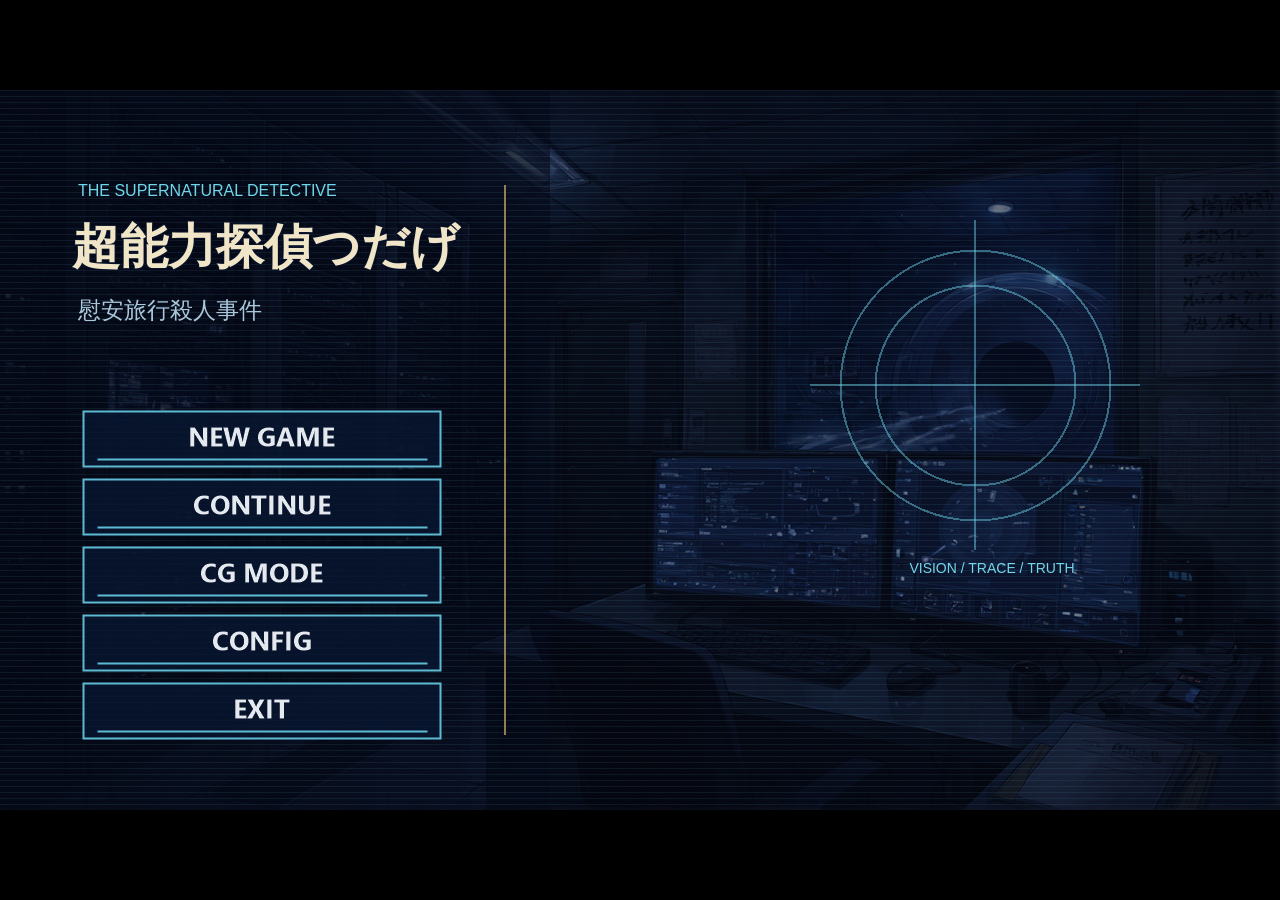
==== commit 68d74b3b: "Decouple title audio from startup" ====
--- a/index.html
+++ b/index.html
@@ -119,9 +119,50 @@
             <button data-remodal-action="cancel" id="remodal-cancel" class="remodal-cancel">Cancel</button>
             <button data-remodal-action="confirm" id="remodal-confirm" class="remodal-confirm">OK</button>
         </div>
-        
-        
-        
-        
+        <script>
+            // Title audio is deliberately independent from Tyrano's scenario
+            // queue so autoplay restrictions can never block NEW GAME.
+            (() => {
+                const audio = new Audio("./data/bgm/bgm_title_mystery.mp3");
+                audio.loop = true;
+                audio.volume = 0.65;
+                let titleVisible = false;
+
+                const stopTitleAudio = () => {
+                    audio.pause();
+                    audio.currentTime = 0;
+                };
+
+                const syncTitleState = () => {
+                    const visible = !!document.querySelector('img[src*="title_tsudage/new_game"]');
+                    if (visible && !titleVisible) {
+                        audio.play().catch(() => {});
+                    } else if (!visible && titleVisible) {
+                        stopTitleAudio();
+                    }
+                    titleVisible = visible;
+                };
+
+                new MutationObserver(syncTitleState).observe(document.body, {
+                    childList: true,
+                    subtree: true,
+                });
+
+                document.addEventListener("pointerdown", (event) => {
+                    if (!titleVisible) return;
+                    const target = event.target;
+                    const isTitleButton = target instanceof HTMLImageElement &&
+                        target.src.includes("/title_tsudage/");
+                    if (isTitleButton) {
+                        stopTitleAudio();
+                        titleVisible = false;
+                    } else {
+                        audio.play().catch(() => {});
+                    }
+                }, true);
+
+                syncTitleState();
+            })();
+        </script>
     </body>
 </html>
--- a/tyrano/tyrano.css
+++ b/tyrano/tyrano.css
@@ -349,6 +349,86 @@
     overflow: hidden;
     box-sizing: border-box;
 }
+
+/* Tsudage save/load UI: dark investigative-console theme. */
+#menu_save_wrapper,
+#menu_load_wrapper {
+    position: absolute;
+    inset: 0;
+    overflow: hidden;
+    color: #eaf8ff;
+    background:
+        linear-gradient(90deg, rgba(3, 12, 25, .97), rgba(5, 20, 34, .91)),
+        url("../data/bgimage/title_tsudage.png") center/cover no-repeat;
+}
+
+#menu_save_wrapper::before,
+#menu_load_wrapper::before {
+    position: absolute;
+    left: 70px;
+    top: 42px;
+    z-index: 2;
+    color: #ecfaff;
+    font: 700 38px/1.1 "Yu Gothic", Meiryo, sans-serif;
+    letter-spacing: .18em;
+    text-shadow: 0 0 18px rgba(85, 220, 238, .3);
+}
+
+#menu_save_wrapper::before { content: "SAVE ARCHIVE"; }
+#menu_load_wrapper::before { content: "LOAD ARCHIVE"; }
+
+#menu_save_wrapper::after,
+#menu_load_wrapper::after {
+    content: "CASE DATA / MEMORY RECORD";
+    position: absolute;
+    left: 74px;
+    top: 92px;
+    z-index: 2;
+    color: #65d8e8;
+    font: 12px/1 Consolas, monospace;
+    letter-spacing: .22em;
+}
+
+#menu_save_wrapper .img_bg_base,
+#menu_load_wrapper .img_bg_base,
+#menu_save_wrapper .img_label,
+#menu_load_wrapper .img_label { display: none !important; }
+
+#menu_save_wrapper .area_save_list,
+#menu_load_wrapper .area_save_list {
+    position: absolute;
+    left: 75px;
+    top: 118px;
+    width: 1130px;
+    height: 535px;
+    margin: 0;
+    padding-right: 12px;
+}
+
+#menu_save_wrapper .save_list,
+#menu_load_wrapper .save_list { width: 1090px; }
+
+#menu_save_wrapper .save_list_item_thumb,
+#menu_load_wrapper .save_list_item_thumb,
+#menu_save_wrapper .save_list_item_area,
+#menu_load_wrapper .save_list_item_area {
+    color: #eaf8ff;
+    border-top: 1px solid rgba(94, 213, 229, .42);
+    border-bottom: 1px solid rgba(94, 213, 229, .22);
+    background: rgba(4, 18, 31, .84) !important;
+}
+
+#menu_save_wrapper .save_list_item:hover .save_list_item_thumb,
+#menu_save_wrapper .save_list_item:hover .save_list_item_area,
+#menu_load_wrapper .save_list_item:hover .save_list_item_thumb,
+#menu_load_wrapper .save_list_item:hover .save_list_item_area {
+    background: rgba(18, 62, 79, .92) !important;
+}
+
+#menu_save_wrapper .save_list_item_date,
+#menu_load_wrapper .save_list_item_date { color: #63ddea; }
+#menu_save_wrapper .save_list_item_text,
+#menu_load_wrapper .save_list_item_text { color: #eefaff; }
 
 /* VChat
 --------------------------------------*/
@@ -1128,3 +1208,4 @@
     pointer-events: none;/*クリックできなくなるのを防ぐため。noneで対応*/
     opacity: 1;
 }
+
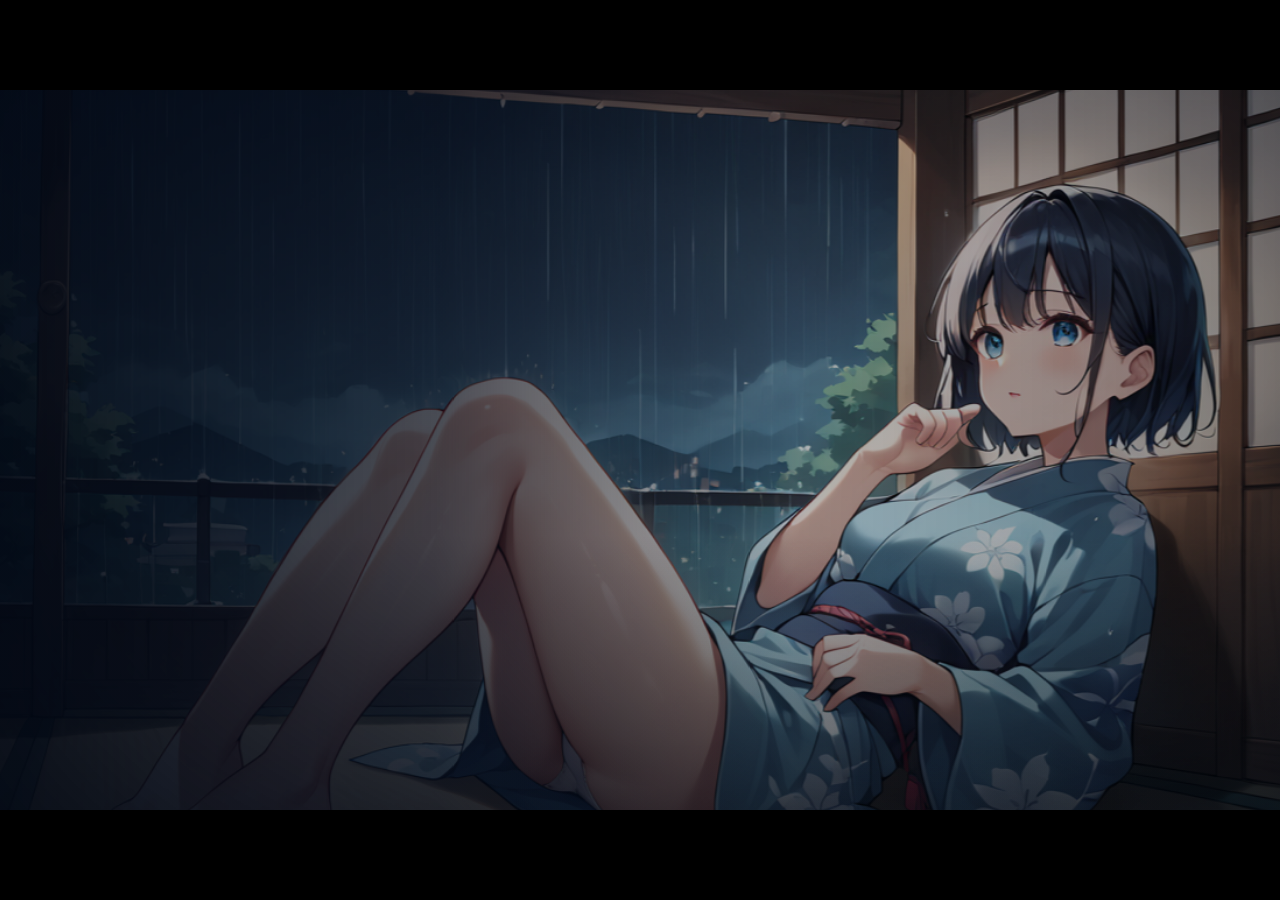
==== commit 368f34ee: "Remove obsolete title audio hook" ====
--- a/index.html
+++ b/index.html
@@ -119,50 +119,5 @@
             <button data-remodal-action="cancel" id="remodal-cancel" class="remodal-cancel">Cancel</button>
             <button data-remodal-action="confirm" id="remodal-confirm" class="remodal-confirm">OK</button>
         </div>
-        <script>
-            // Title audio is deliberately independent from Tyrano's scenario
-            // queue so autoplay restrictions can never block NEW GAME.
-            (() => {
-                const audio = new Audio("./data/bgm/bgm_title_mystery.mp3");
-                audio.loop = true;
-                audio.volume = 0.65;
-                let titleVisible = false;
-
-                const stopTitleAudio = () => {
-                    audio.pause();
-                    audio.currentTime = 0;
-                };
-
-                const syncTitleState = () => {
-                    const visible = !!document.querySelector('img[src*="title_tsudage/new_game"]');
-                    if (visible && !titleVisible) {
-                        audio.play().catch(() => {});
-                    } else if (!visible && titleVisible) {
-                        stopTitleAudio();
-                    }
-                    titleVisible = visible;
-                };
-
-                new MutationObserver(syncTitleState).observe(document.body, {
-                    childList: true,
-                    subtree: true,
-                });
-
-                document.addEventListener("pointerdown", (event) => {
-                    if (!titleVisible) return;
-                    const target = event.target;
-                    const isTitleButton = target instanceof HTMLImageElement &&
-                        target.src.includes("/title_tsudage/");
-                    if (isTitleButton) {
-                        stopTitleAudio();
-                        titleVisible = false;
-                    } else {
-                        audio.play().catch(() => {});
-                    }
-                }, true);
-
-                syncTitleState();
-            })();
-        </script>
     </body>
 </html>
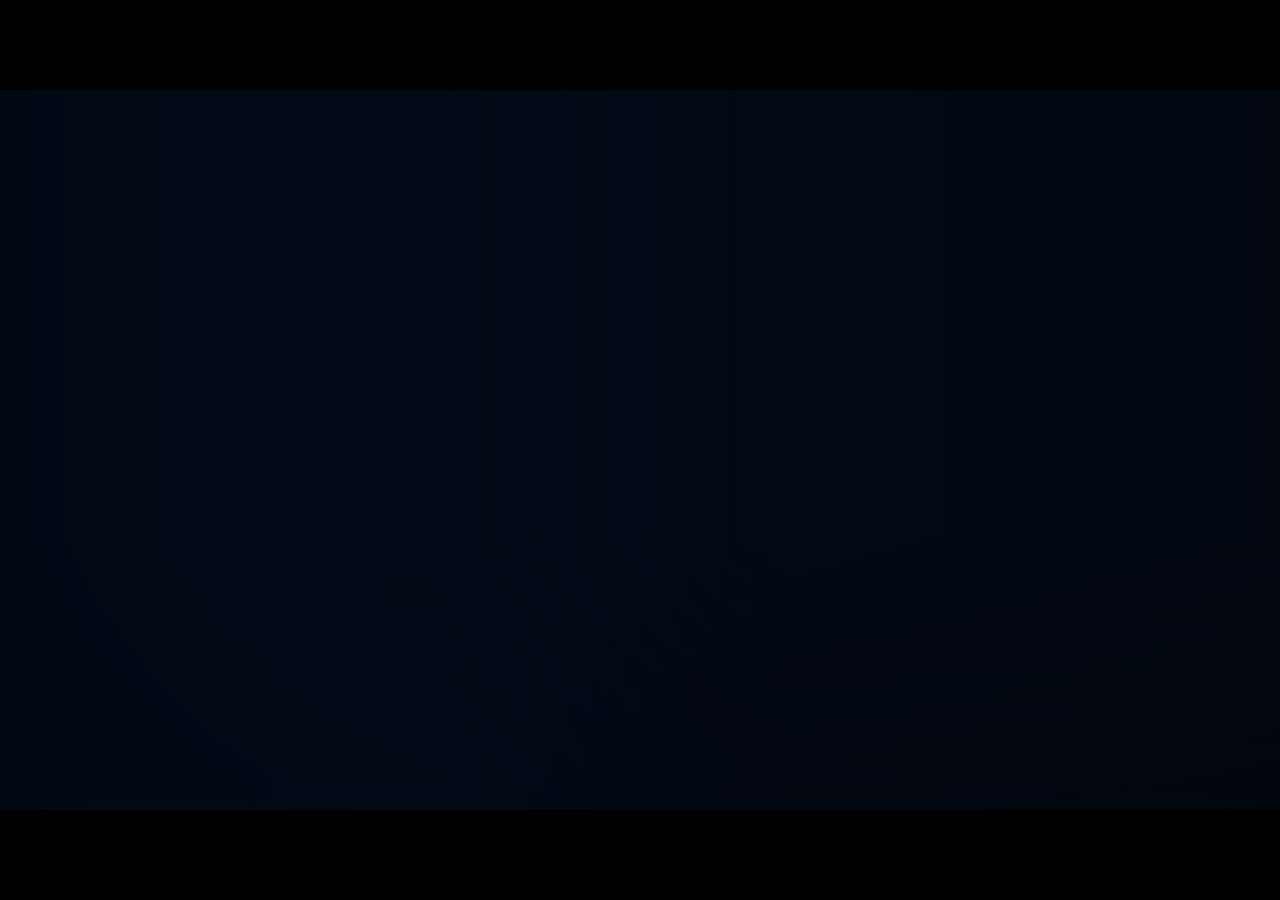
==== commit bdbeabac: "Update scenarios backgrounds and interface fixes" ====
--- a/index.html
+++ b/index.html
@@ -8,6 +8,7 @@
         <meta name="robots" content="noindex,nofollow" />
 
         <link href="./tyrano/tyrano.css" rel="stylesheet" />
+        <link href="./data/others/tsudage_text.css" rel="stylesheet" />
         <link href="./tyrano/libs/jquery-ui/jquery-ui.css" rel="stylesheet" />
 
         <!-- jQuery -->
--- a/data/others/tsudage_text.css
+++ b/data/others/tsudage_text.css
@@ -0,0 +1,14 @@
+/*
+ * Dialogue readability over a fully transparent message layer.
+ * text-shadow is kept as a fallback for browsers without text-stroke.
+ */
+#tyrano_base .message_inner,
+#tyrano_base .message_inner span,
+#tyrano_base .chara_name_area,
+#tyrano_base .chara_name_area span {
+    color: #fff;
+    font-weight: 700 !important;
+    -webkit-text-stroke: 1px #000;
+    paint-order: stroke fill;
+    text-shadow: 0 1px 1px rgba(0, 0, 0, 0.75);
+}
